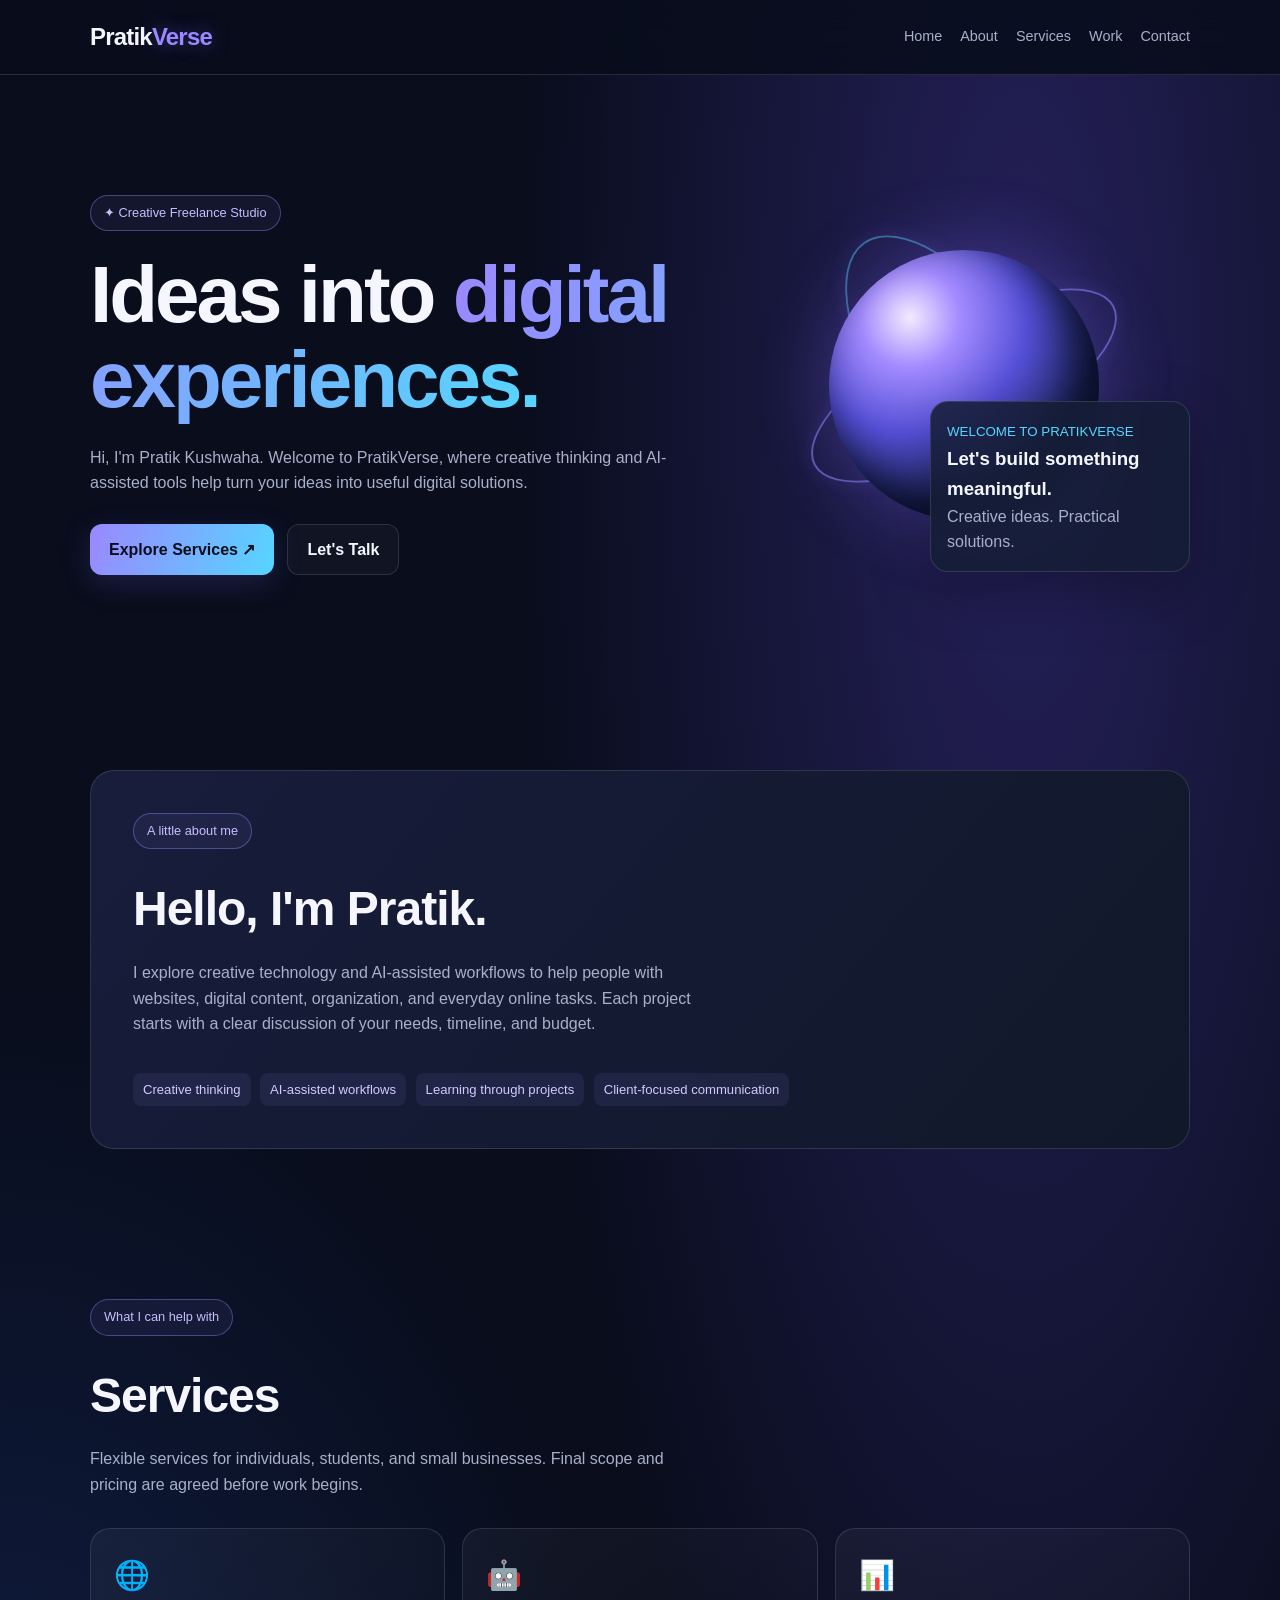
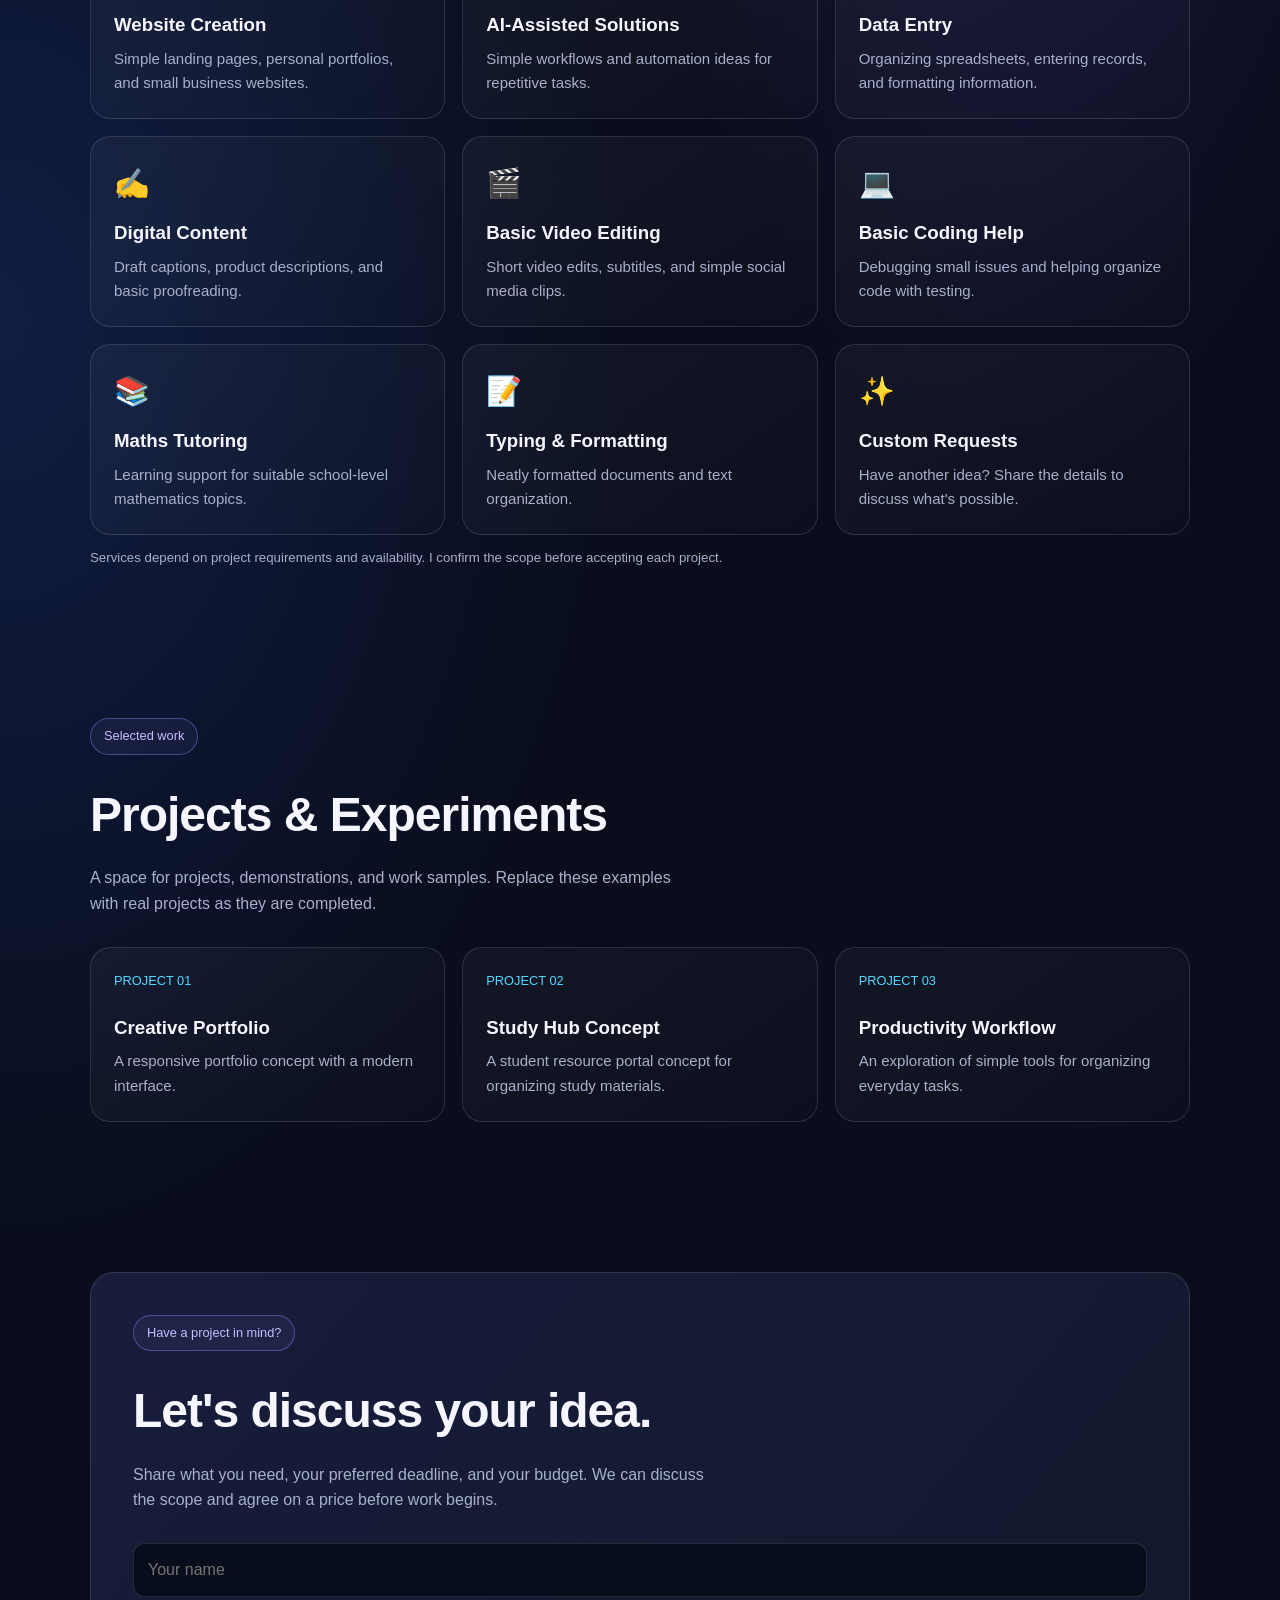
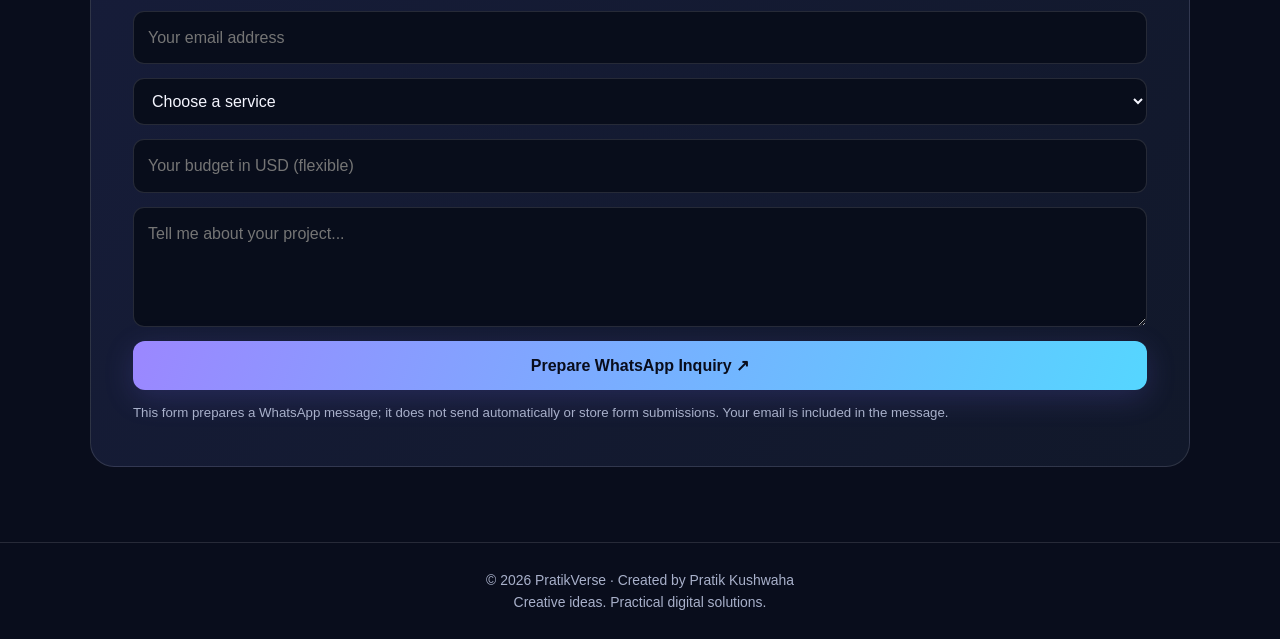
==== index.html @ 3299a3fe "Rename Index.html to index.html" ====
<!DOCTYPE html>
<html lang="en">
<head>
  <meta charset="UTF-8">
  <meta name="viewport" content="width=device-width, initial-scale=1.0">
  <meta name="theme-color" content="#090d1c">
  <meta name="description" content="PratikVerse by Pratik Kushwaha — creative websites, AI-assisted solutions, and digital freelance services.">
  <title>PratikVerse | Creative Freelance Studio</title>

  <style>
    :root {
      --bg: #090d1c;
      --panel: #121a30;
      --purple: #9b87ff;
      --blue: #55d6ff;
      --text: #f5f6ff;
      --muted: #a8b0ca;
      --border: rgba(255,255,255,.12);
    }

    * { box-sizing: border-box; margin: 0; padding: 0; }

    html { scroll-behavior: smooth; }

    body {
      background:
        radial-gradient(ellipse at 80% 10%, #25205a 0, transparent 35%),
        radial-gradient(ellipse at 0% 50%, #101e43 0, transparent 35%),
        var(--bg);
      color: var(--text);
      font-family: Arial, Helvetica, sans-serif;
      line-height: 1.6;
    }

    a { color: inherit; text-decoration: none; }
    button, input, textarea, select { font: inherit; }

    .container { width: min(1100px, 90%); margin: auto; }

    header {
      position: sticky;
      top: 0;
      z-index: 10;
      background: rgba(9,13,28,.88);
      backdrop-filter: blur(16px);
      border-bottom: 1px solid var(--border);
    }

    nav {
      min-height: 74px;
      display: flex;
      align-items: center;
      justify-content: space-between;
      gap: 18px;
    }

    .logo {
      font-size: 1.5rem;
      font-weight: 800;
      letter-spacing: -.8px;
    }

    .logo span {
      color: var(--purple);
      text-shadow: 0 0 20px #8972ff77;
    }

    .nav-links {
      display: flex;
      flex-wrap: wrap;
      gap: 18px;
      font-size: .9rem;
      color: var(--muted);
    }

    .nav-links a:hover { color: var(--blue); }

    .hero {
      min-height: 620px;
      display: grid;
      grid-template-columns: 1.15fr .85fr;
      align-items: center;
      gap: 35px;
      padding: 65px 0;
    }

    .eyebrow {
      display: inline-block;
      padding: 7px 13px;
      border: 1px solid #9b87ff66;
      border-radius: 30px;
      color: #c7bdff;
      background: #9b87ff12;
      font-size: .8rem;
      margin-bottom: 22px;
    }

    h1 {
      font-size: clamp(2.8rem, 7vw, 5rem);
      line-height: 1.06;
      letter-spacing: -3px;
      margin-bottom: 22px;
    }

    .gradient {
      background: linear-gradient(100deg, var(--purple), var(--blue));
      color: transparent;
      background-clip: text;
      -webkit-background-clip: text;
    }

    .hero p, .section-intro {
      color: var(--muted);
      max-width: 590px;
    }

    .actions {
      display: flex;
      gap: 13px;
      flex-wrap: wrap;
      margin-top: 28px;
    }

    .btn {
      display: inline-flex;
      justify-content: center;
      align-items: center;
      padding: 12px 19px;
      border-radius: 12px;
      border: 1px solid var(--border);
      cursor: pointer;
      font-weight: 700;
      transition: transform .2s, box-shadow .2s;
    }

    .btn:hover { transform: translateY(-3px); }

    .primary {
      color: #090d1c;
      background: linear-gradient(110deg, var(--purple), var(--blue));
      border: none;
      box-shadow: 0 8px 30px #7c71ff30;
    }

    .secondary { background: #ffffff08; }

    .visual {
      min-height: 390px;
      display: grid;
      place-items: center;
      position: relative;
      perspective: 900px;
    }

    .orb {
      position: absolute;
      width: 270px;
      height: 270px;
      border-radius: 50%;
      background: radial-gradient(circle at 30% 25%,
        #f4eaff, #a38bff 18%, #5550d8 42%,
        #20285f 68%, #11182e);
      box-shadow: 0 0 75px #826bff55,
                  inset -18px -20px 45px #080c25;
      animation: float 5s ease-in-out infinite;
    }

    .orbit {
      position: absolute;
      width: 340px;
      height: 125px;
      border: 2px solid #8f8aff90;
      border-radius: 50%;
      transform: rotate(-28deg);
      box-shadow: 0 0 20px #8277ff20;
    }

    .orbit.two {
      width: 350px;
      height: 155px;
      border-color: #55d6ff70;
      transform: rotate(55deg);
    }

    .welcome-card {
      position: absolute;
      bottom: 8px;
      right: 0;
      width: min(260px, 90%);
      background: #151d36dd;
      backdrop-filter: blur(15px);
      border: 1px solid var(--border);
      padding: 16px;
      border-radius: 18px;
      box-shadow: 0 20px 60px #0004;
    }

    .welcome-card small { color: var(--blue); }

    @keyframes float {
      0%, 100% { transform: translateY(0) rotateX(-8deg); }
      50% { transform: translateY(-16px) rotateX(8deg); }
    }

    section { padding: 75px 0; }

    .section-title {
      font-size: clamp(2rem, 5vw, 3rem);
      letter-spacing: -1px;
      margin-bottom: 12px;
    }

    .section-intro { margin-bottom: 30px; }

    .grid {
      display: grid;
      grid-template-columns: repeat(3, 1fr);
      gap: 17px;
    }

    .card {
      padding: 23px;
      border: 1px solid var(--border);
      border-radius: 20px;
      background: linear-gradient(145deg, #ffffff0b, #ffffff03);
      transition: transform .25s, border-color .25s;
    }

    .card:hover {
      transform: translateY(-5px);
      border-color: #9b87ff88;
    }

    .card .icon { font-size: 1.8rem; }
    .card h3 { margin: 12px 0 7px; }
    .card p { color: var(--muted); font-size: .94rem; }

    .about-box, .contact-box {
      padding: clamp(22px, 5vw, 42px);
      border: 1px solid var(--border);
      border-radius: 24px;
      background: linear-gradient(130deg, #171d3b, #11182a);
    }

    .tag {
      display: inline-block;
      margin: 6px 5px 0 0;
      padding: 6px 10px;
      border-radius: 8px;
      background: #9b87ff16;
      color: #d2caff;
      font-size: .82rem;
    }

    .project-card {
      min-height: 175px;
      display: flex;
      flex-direction: column;
      justify-content: space-between;
    }

    .project-label { color: var(--blue); font-size: .8rem; }

    form { display: grid; gap: 14px; margin-top: 24px; }

    input, textarea, select {
      width: 100%;
      padding: 13px 14px;
      border-radius: 11px;
      border: 1px solid var(--border);
      color: var(--text);
      background: #080d1b;
      outline: none;
    }

    input:focus, textarea:focus, select:focus {
      border-color: var(--purple);
    }

    textarea { min-height: 120px; resize: vertical; }

    .note { color: var(--muted); font-size: .83rem; margin-top: 12px; }

    footer {
      border-top: 1px solid var(--border);
      padding: 26px 0;
      text-align: center;
      color: var(--muted);
      font-size: .87rem;
    }

    @media (max-width: 760px) {
      nav { padding: 14px 0; align-items: flex-start; flex-direction: column; }
      .nav-links { gap: 12px; }
      .hero { grid-template-columns: 1fr; padding-top: 55px; }
      .visual { min-height: 340px; }
      .orb { width: 220px; height: 220px; }
      .orbit { width: 280px; }
      .orbit.two { width: 285px; }
      .grid { grid-template-columns: 1fr; }
      h1 { letter-spacing: -1.8px; }
    }

    @media (prefers-reduced-motion: reduce) {
      *, *::before, *::after {
        scroll-behavior: auto !important;
        animation: none !important;
        transition: none !important;
      }
    }
  </style>
</head>

<body>
  <header>
    <nav class="container">
      <a class="logo" href="#home">Pratik<span>Verse</span></a>
      <div class="nav-links">
        <a href="#home">Home</a>
        <a href="#about">About</a>
        <a href="#services">Services</a>
        <a href="#work">Work</a>
        <a href="#contact">Contact</a>
      </div>
    </nav>
  </header>

  <main>
    <section class="container hero" id="home">
      <div>
        <span class="eyebrow">✦ Creative Freelance Studio</span>
        <h1>Ideas into <span class="gradient">digital experiences.</span></h1>
        <p>
          Hi, I'm Pratik Kushwaha. Welcome to PratikVerse,
          where creative thinking and AI-assisted tools help
          turn your ideas into useful digital solutions.
        </p>
        <div class="actions">
          <a class="btn primary" href="#services">Explore Services ↗</a>
          <a class="btn secondary" href="#contact">Let's Talk</a>
        </div>
      </div>

      <div class="visual" aria-label="Animated abstract 3D artwork">
        <div class="orbit"></div>
        <div class="orbit two"></div>
        <div class="orb"></div>
        <div class="welcome-card">
          <small>WELCOME TO PRATIKVERSE</small>
          <h3>Let's build something meaningful.</h3>
          <p>Creative ideas. Practical solutions.</p>
        </div>
      </div>
    </section>

    <section id="about">
      <div class="container about-box">
        <span class="eyebrow">A little about me</span>
        <h2 class="section-title">Hello, I'm Pratik.</h2>
        <p class="section-intro">
          I explore creative technology and AI-assisted workflows
          to help people with websites, digital content, organization,
          and everyday online tasks. Each project starts with a clear
          discussion of your needs, timeline, and budget.
        </p>
        <span class="tag">Creative thinking</span>
        <span class="tag">AI-assisted workflows</span>
        <span class="tag">Learning through projects</span>
        <span class="tag">Client-focused communication</span>
      </div>
    </section>

    <section id="services">
      <div class="container">
        <span class="eyebrow">What I can help with</span>
        <h2 class="section-title">Services</h2>
        <p class="section-intro">
          Flexible services for individuals, students, and small businesses.
          Final scope and pricing are agreed before work begins.
        </p>

        <div class="grid">
          <article class="card">
            <div class="icon">🌐</div>
            <h3>Website Creation</h3>
            <p>Simple landing pages, personal portfolios, and small business websites.</p>
          </article>
          <article class="card">
            <div class="icon">🤖</div>
            <h3>AI-Assisted Solutions</h3>
            <p>Simple workflows and automation ideas for repetitive tasks.</p>
          </article>
          <article class="card">
            <div class="icon">📊</div>
            <h3>Data Entry</h3>
            <p>Organizing spreadsheets, entering records, and formatting information.</p>
          </article>
          <article class="card">
            <div class="icon">✍️</div>
            <h3>Digital Content</h3>
            <p>Draft captions, product descriptions, and basic proofreading.</p>
          </article>
          <article class="card">
            <div class="icon">🎬</div>
            <h3>Basic Video Editing</h3>
            <p>Short video edits, subtitles, and simple social media clips.</p>
          </article>
          <article class="card">
            <div class="icon">💻</div>
            <h3>Basic Coding Help</h3>
            <p>Debugging small issues and helping organize code with testing.</p>
          </article>
          <article class="card">
            <div class="icon">📚</div>
            <h3>Maths Tutoring</h3>
            <p>Learning support for suitable school-level mathematics topics.</p>
          </article>
          <article class="card">
            <div class="icon">📝</div>
            <h3>Typing & Formatting</h3>
            <p>Neatly formatted documents and text organization.</p>
          </article>
          <article class="card">
            <div class="icon">✨</div>
            <h3>Custom Requests</h3>
            <p>Have another idea? Share the details to discuss what's possible.</p>
          </article>
        </div>

        <p class="note">
          Services depend on project requirements and availability.
          I confirm the scope before accepting each project.
        </p>
      </div>
    </section>

    <section id="work">
      <div class="container">
        <span class="eyebrow">Selected work</span>
        <h2 class="section-title">Projects & Experiments</h2>
        <p class="section-intro">
          A space for projects, demonstrations, and work samples.
          Replace these examples with real projects as they are completed.
        </p>
        <div class="grid">
          <article class="card project-card">
            <span class="project-label">PROJECT 01</span>
            <div>
              <h3>Creative Portfolio</h3>
              <p>A responsive portfolio concept with a modern interface.</p>
            </div>
          </article>
          <article class="card project-card">
            <span class="project-label">PROJECT 02</span>
            <div>
              <h3>Study Hub Concept</h3>
              <p>A student resource portal concept for organizing study materials.</p>
            </div>
          </article>
          <article class="card project-card">
            <span class="project-label">PROJECT 03</span>
            <div>
              <h3>Productivity Workflow</h3>
              <p>An exploration of simple tools for organizing everyday tasks.</p>
            </div>
          </article>
        </div>
      </div>
    </section>

    <section id="contact">
      <div class="container contact-box">
        <span class="eyebrow">Have a project in mind?</span>
        <h2 class="section-title">Let's discuss your idea.</h2>
        <p class="section-intro">
          Share what you need, your preferred deadline, and your budget.
          We can discuss the scope and agree on a price before work begins.
        </p>

        <form id="contactForm">
          <input id="clientName" type="text" placeholder="Your name" required>
          <input id="clientEmail" type="email" placeholder="Your email address" required>
          <select id="service" required>
            <option value="">Choose a service</option>
            <option>Website Creation</option>
            <option>AI-Assisted Solutions</option>
            <option>Data Entry</option>
            <option>Digital Content</option>
            <option>Video Editing</option>
            <option>Maths Tutoring</option>
            <option>Basic Coding Help</option>
            <option>Typing and Formatting</option>
            <option>Other</option>
          </select>
          <input id="budget" type="text" placeholder="Your budget in USD (flexible)">
          <textarea id="details" placeholder="Tell me about your project..." required></textarea>
          <button class="btn primary" type="submit">Prepare WhatsApp Inquiry ↗</button>
        </form>

        <p class="note">
          This form prepares a WhatsApp message; it does not send automatically
          or store form submissions. Your email is included in the message.
        </p>
      </div>
    </section>
  </main>

  <footer>
    <div class="container">
      <p>© <span id="year"></span> PratikVerse · Created by Pratik Kushwaha</p>
      <p>Creative ideas. Practical digital solutions.</p>
    </div>
  </footer>

  <script>
    // Replace this with your WhatsApp number, including country code.
    // Use digits only: no + sign, spaces, or dashes.
    const WHATSAPP_NUMBER = "YOUR_WHATSAPP_NUMBER";

    document.getElementById("year").textContent =
      new Date().getFullYear();

    document.getElementById("contactForm").addEventListener("submit", function(event) {
      event.preventDefault();

      if (!/^\d{8,15}$/.test(WHATSAPP_NUMBER)) {
        alert("The website owner needs to set a valid WhatsApp number in the code first.");
        return;
      }

      const name = document.getElementById("clientName").value.trim();
      const email = document.getElementById("clientEmail").value.trim();
      const service = document.getElementById("service").value;
      const budget = document.getElementById("budget").value.trim() || "Flexible";
      const details = document.getElementById("details").value.trim();

      const message =
        "Hello PratikVerse! I'd like to discuss a project.\n\n" +
        "Name: " + name + "\n" +
        "Email: " + email + "\n" +
        "Service: " + service + "\n" +
        "Budget: " + budget + "\n" +
        "Project details: " + details + "\n\n" +
        "Please let me know the next steps.";

      const url = "https://wa.me/" + WHATSAPP_NUMBER +
        "?text=" + encodeURIComponent(message);

      window.open(url, "_blank", "noopener,noreferrer");
    });
  </script>
</body>
</html>
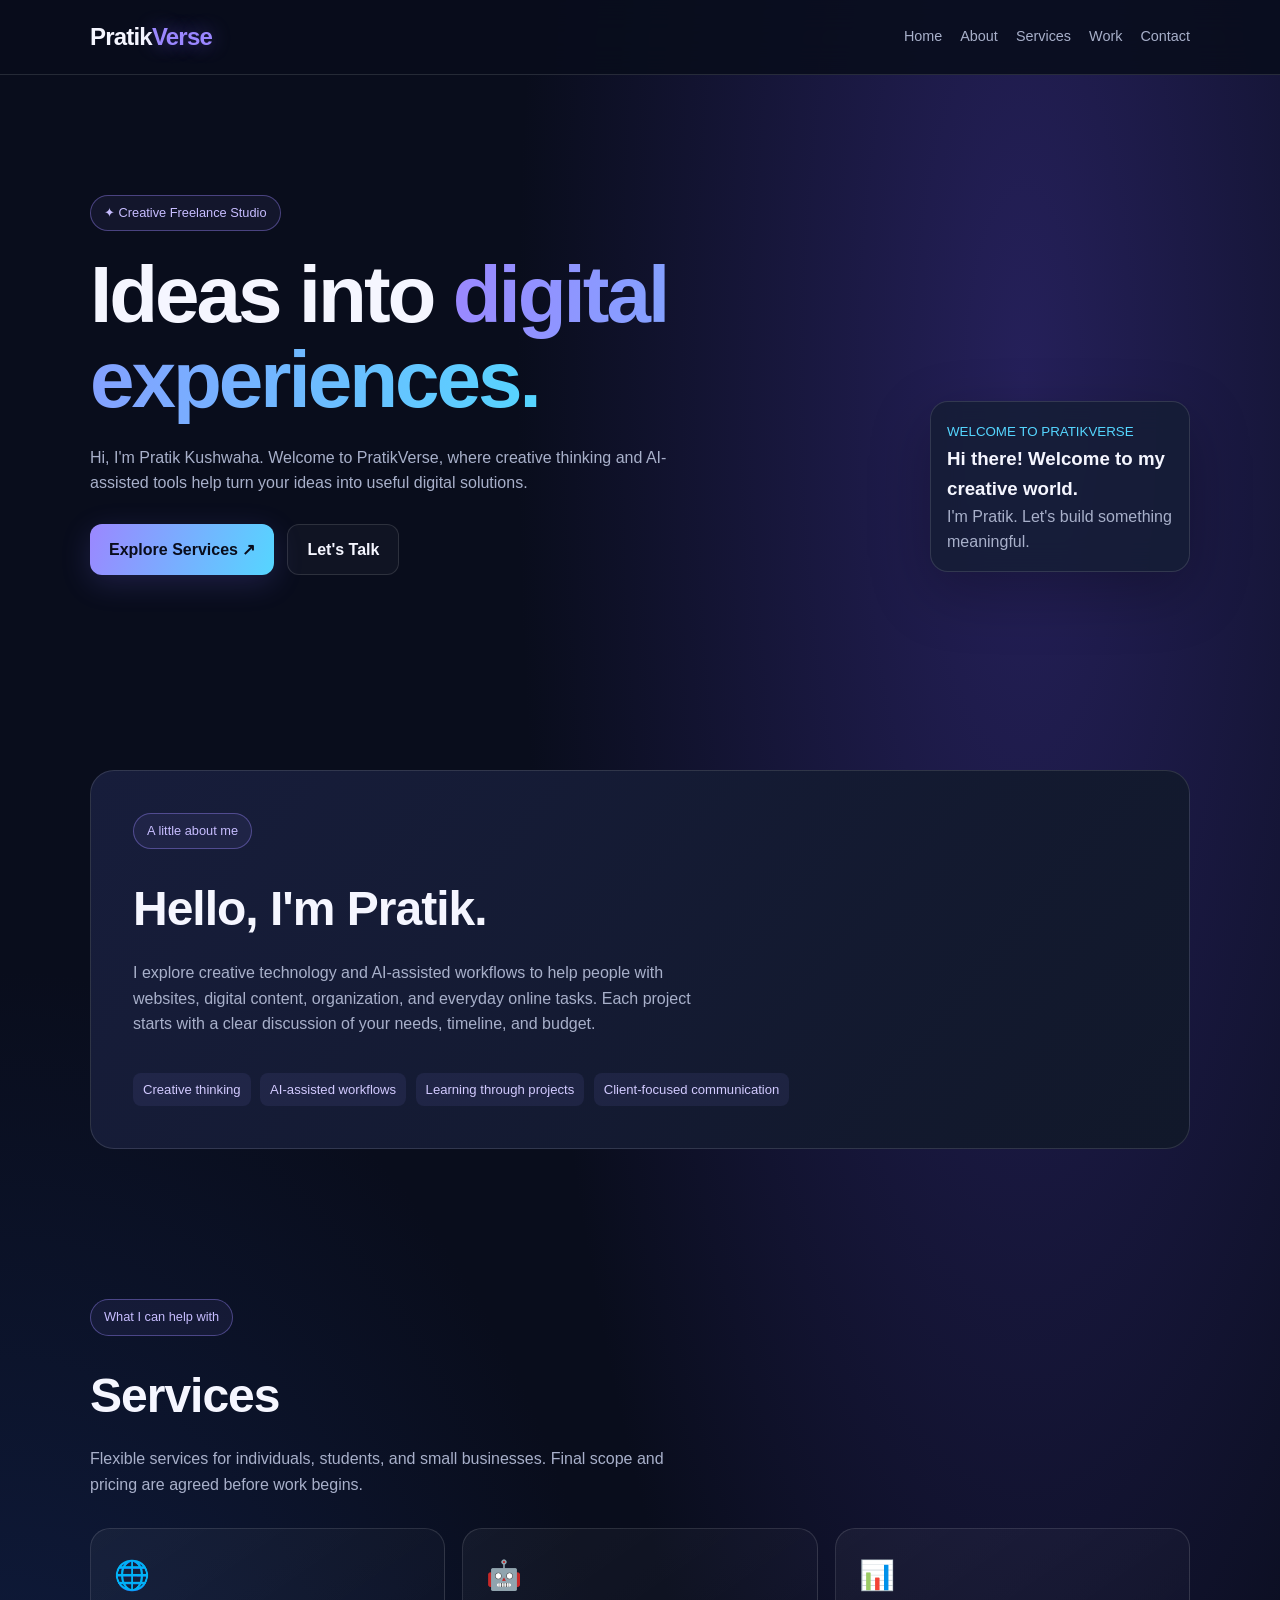
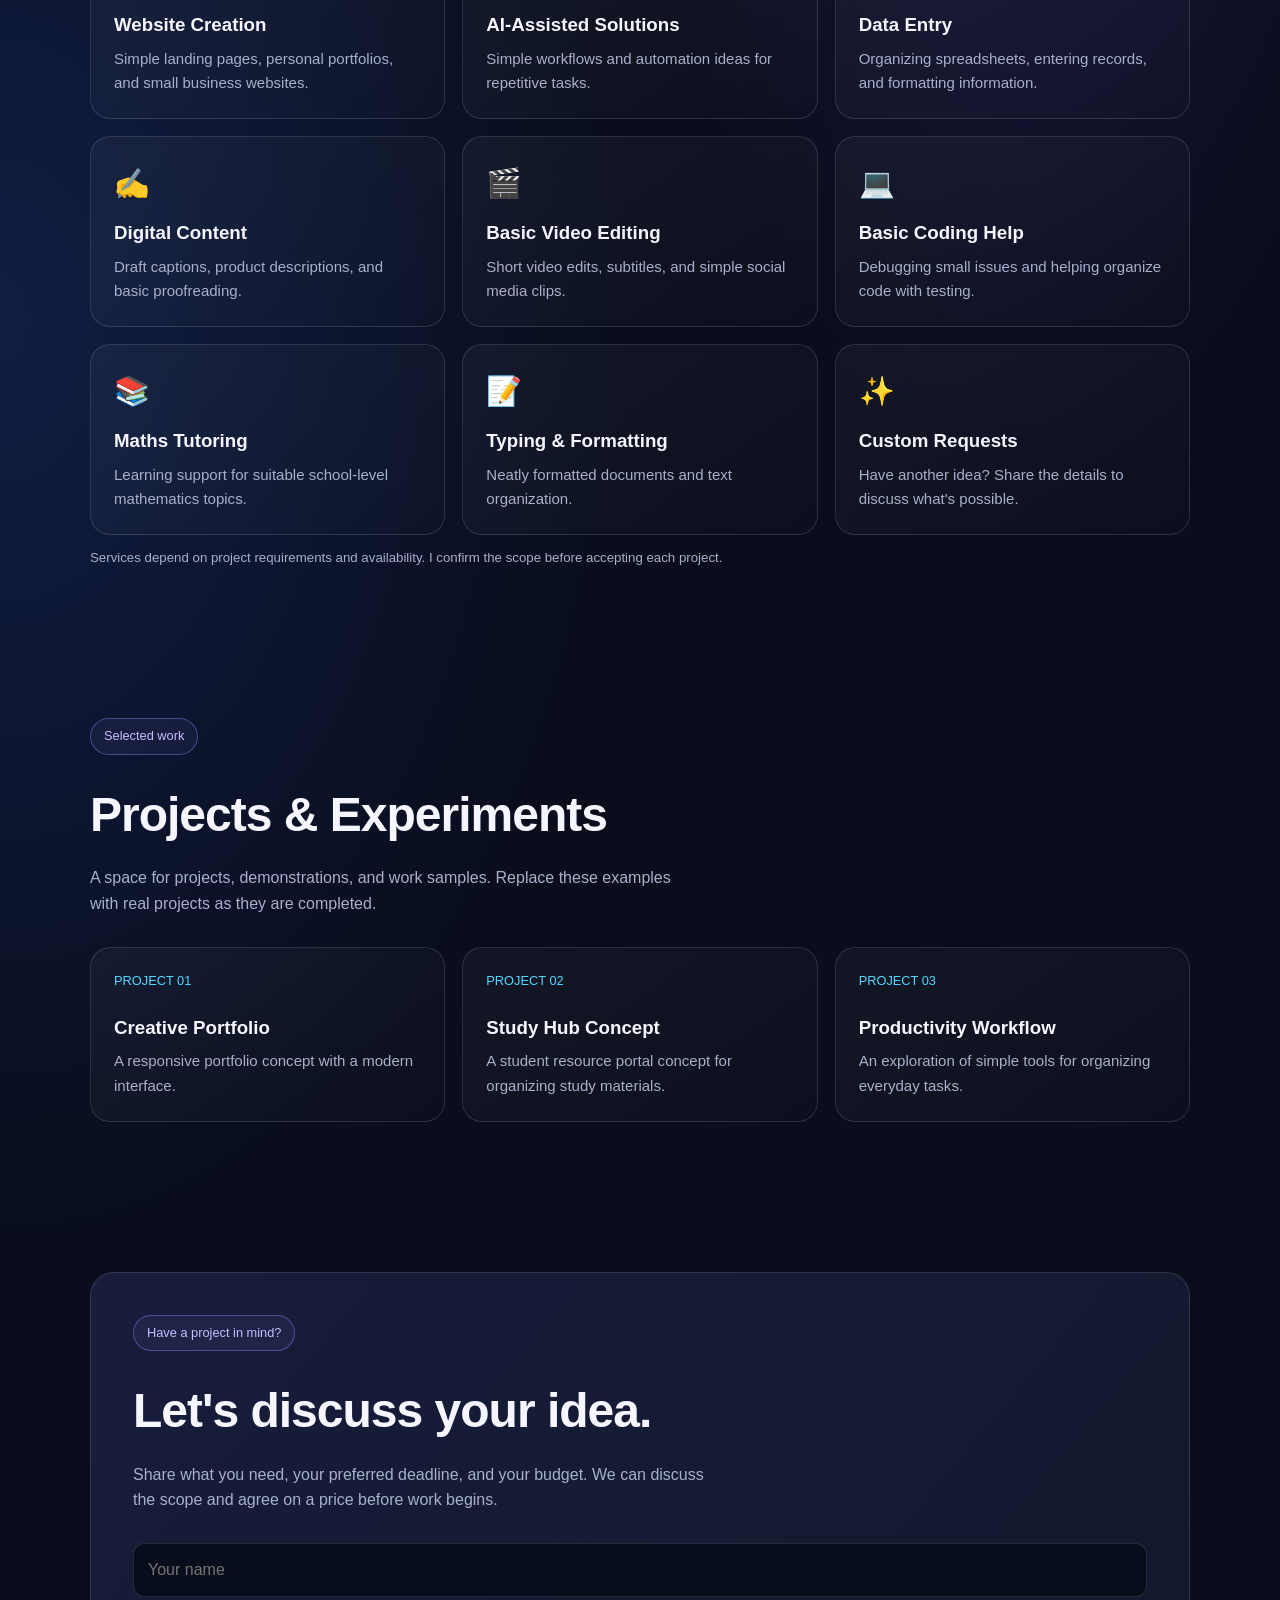
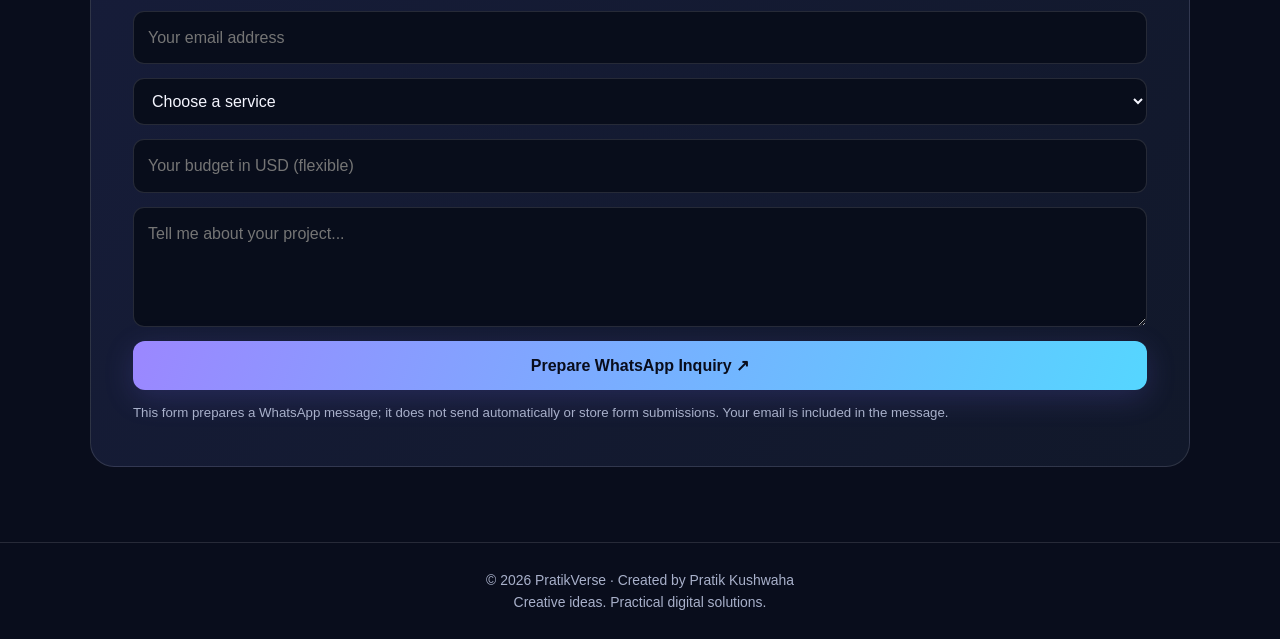
==== commit e4147cd4: "Update index.html" ====
--- a/index.html
+++ b/index.html
@@ -342,16 +342,15 @@
         </div>
       </div>
 
-      <div class="visual" aria-label="Animated abstract 3D artwork">
-        <div class="orbit"></div>
-        <div class="orbit two"></div>
-        <div class="orb"></div>
-        <div class="welcome-card">
-          <small>WELCOME TO PRATIKVERSE</small>
-          <h3>Let's build something meaningful.</h3>
-          <p>Creative ideas. Practical solutions.</p>
-        </div>
-      </div>
+      <div class="visual" id="characterScene" aria-label="Animated 3D welcome character">
+  <canvas id="characterCanvas"></canvas>
+
+  <div class="welcome-card">
+    <small>WELCOME TO PRATIKVERSE</small>
+    <h3>Hi there! Welcome to my creative world.</h3>
+    <p>I'm Pratik. Let's build something meaningful.</p>
+  </div>
+</div>
     </section>
 
     <section id="about">
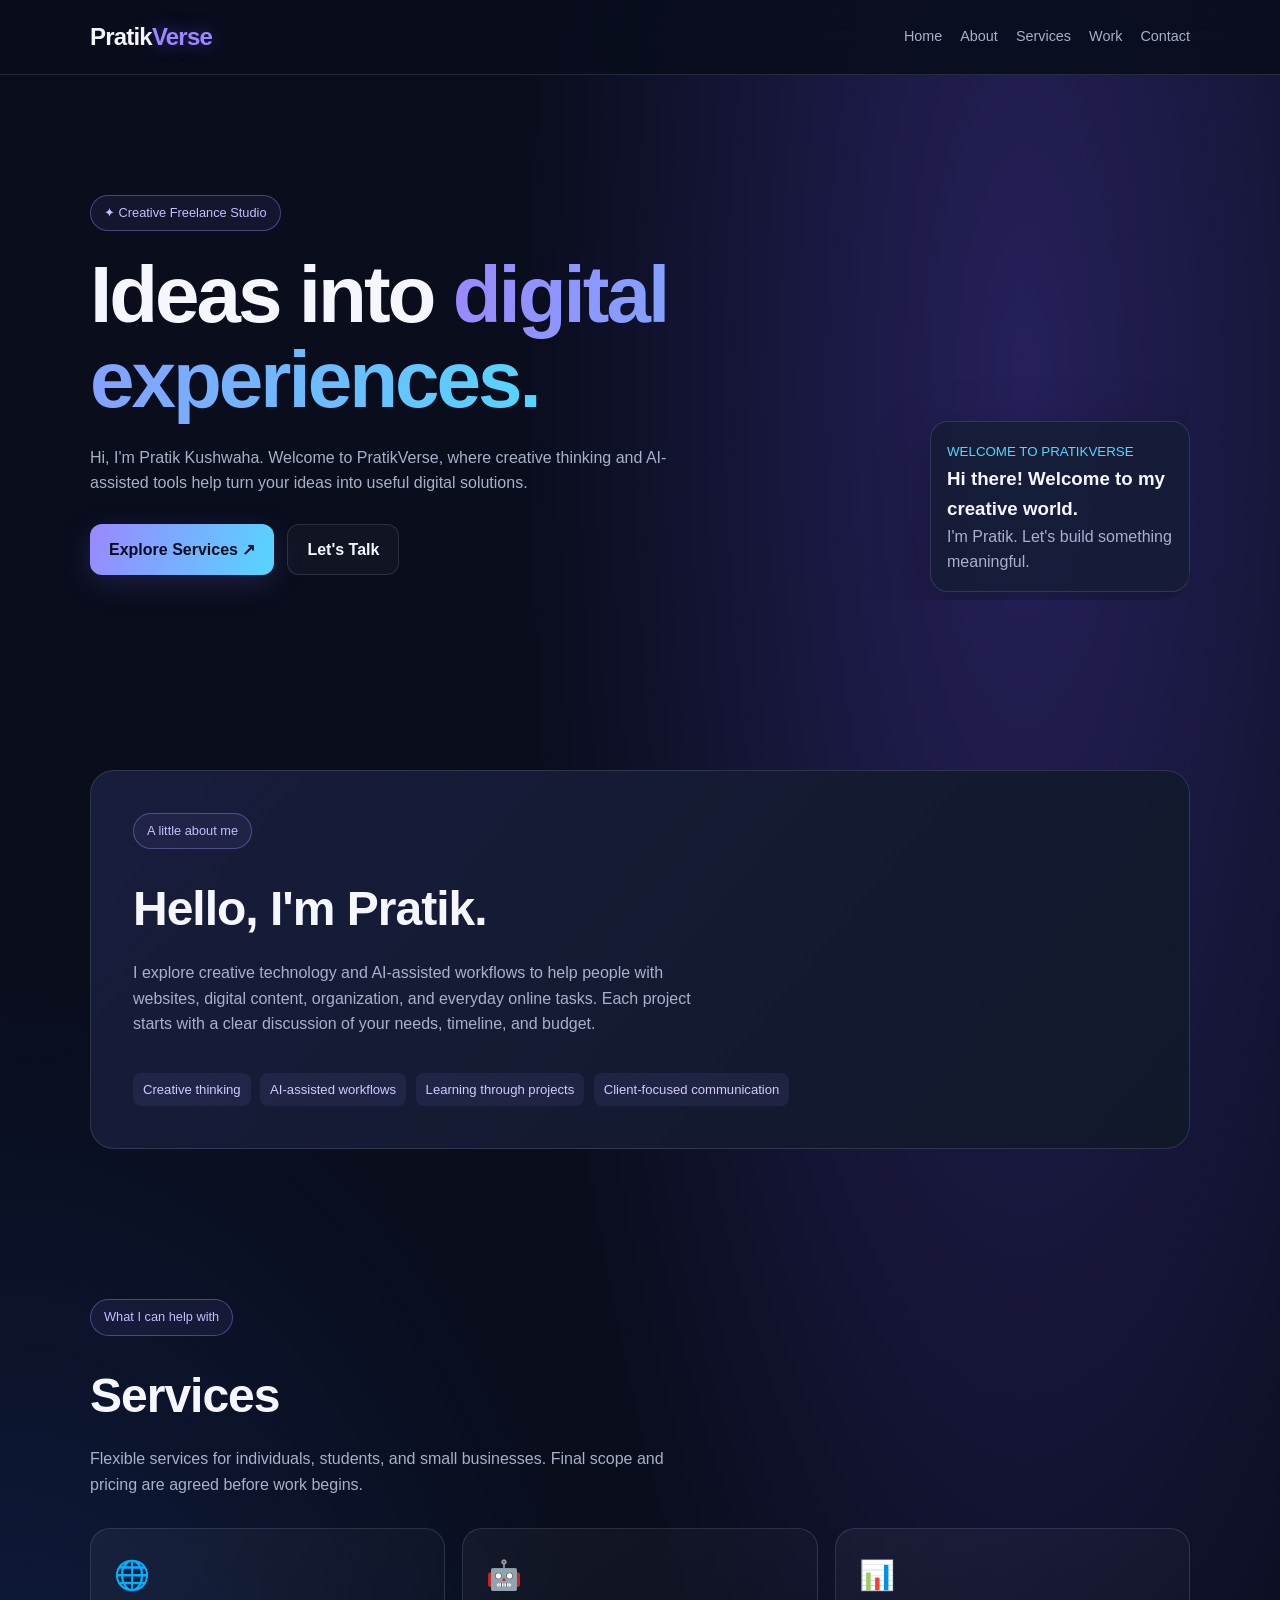
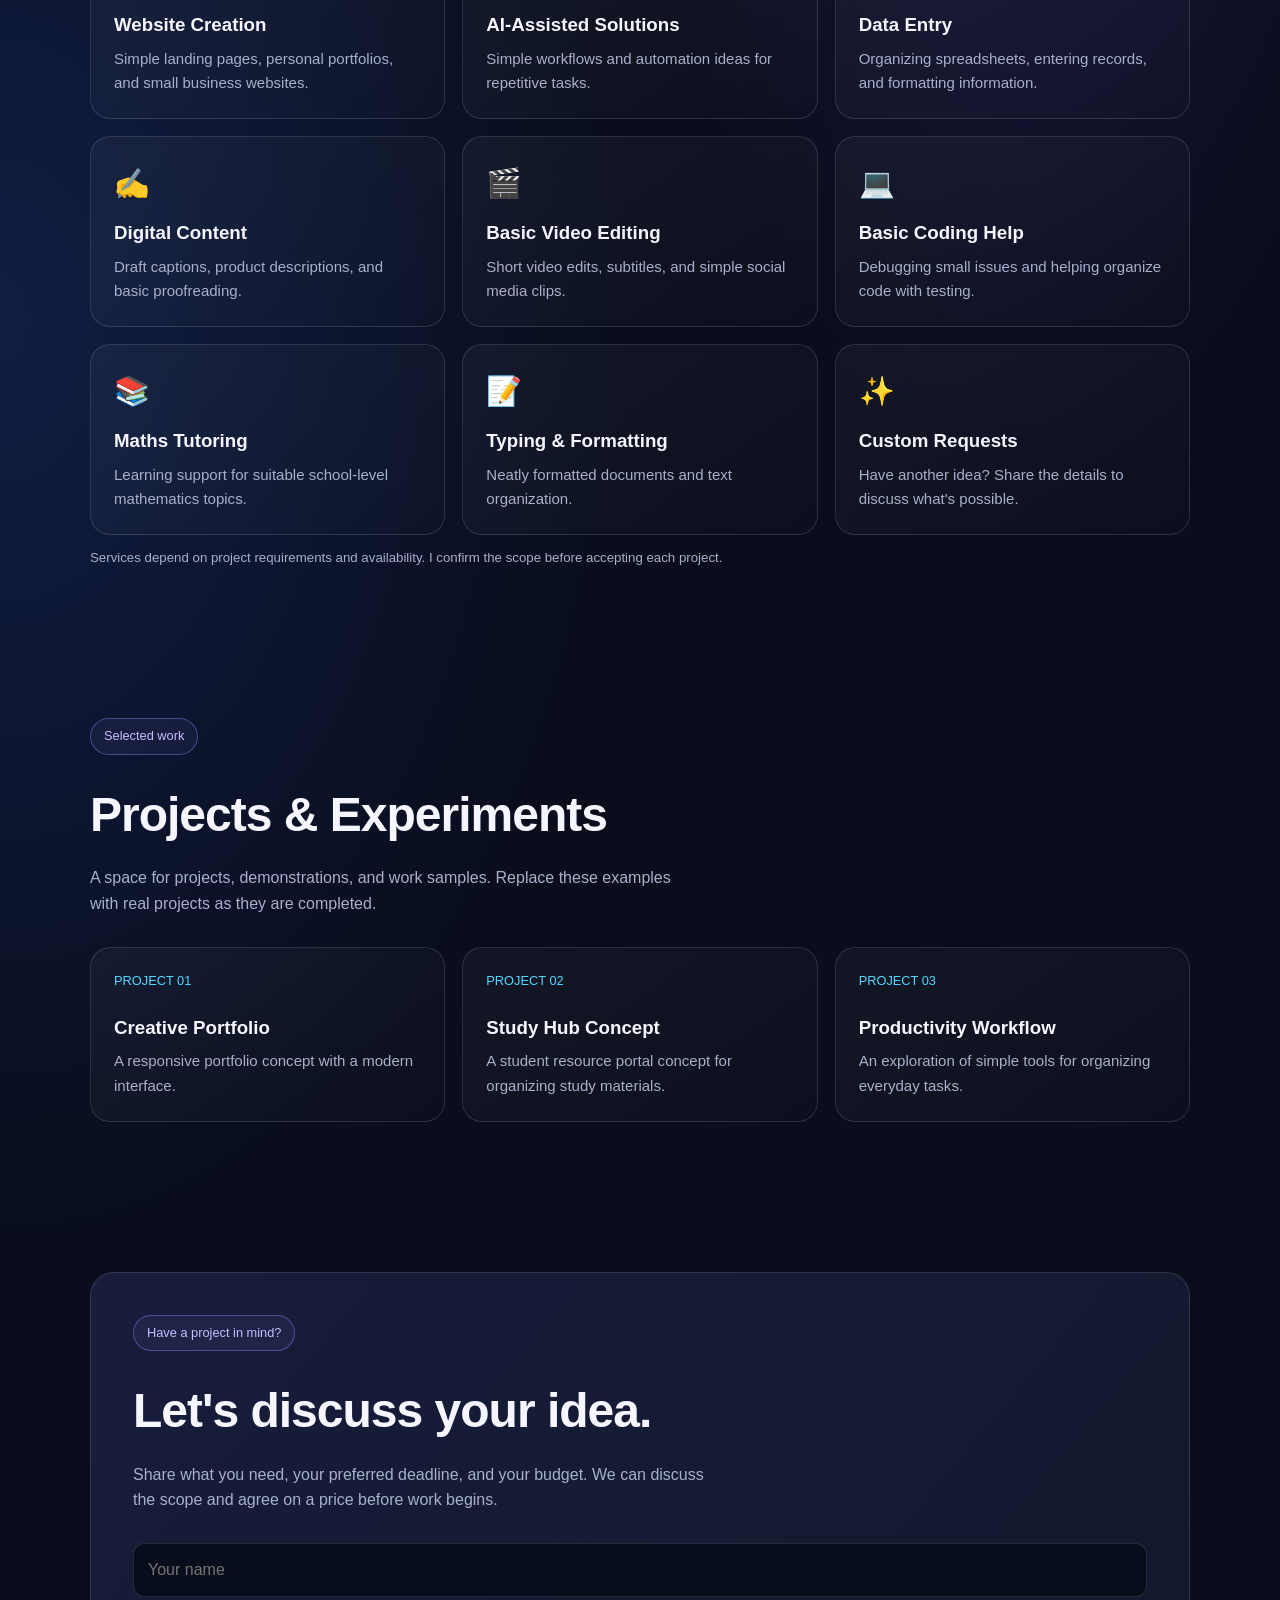
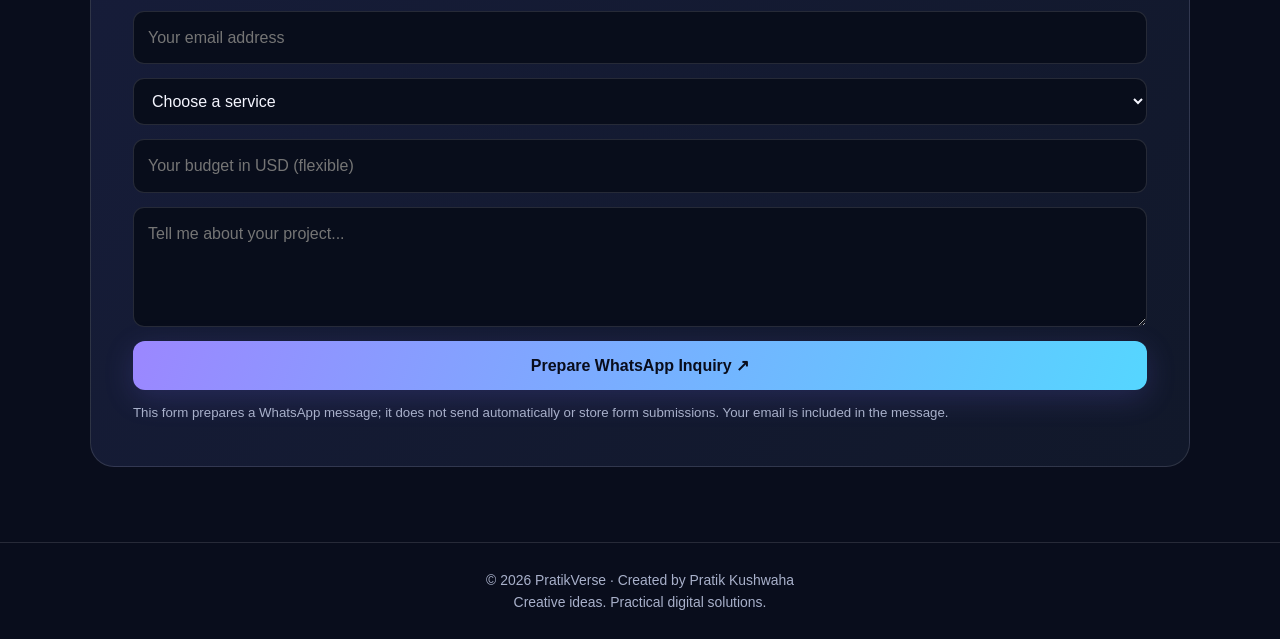
==== commit c4b37bdf: "Update index.html" ====
--- a/index.html
+++ b/index.html
@@ -309,6 +309,35 @@
         transition: none !important;
       }
     }
+  /* THREE.JS CHARACTER SCENE */
+
+.visual {
+  position: relative;
+  min-height: 430px;
+  overflow: hidden;
+  border-radius: 28px;
+  isolation: isolate;
+}
+
+#characterCanvas {
+  position: absolute;
+  inset: 0;
+  width: 100%;
+  height: 100%;
+  display: block;
+  z-index: 1;
+}
+
+.welcome-card {
+  z-index: 2;
+  pointer-events: none;
+}
+
+@media (max-width: 760px) {
+  .visual {
+    min-height: 370px;
+  }
+}
   </style>
 </head>
 
